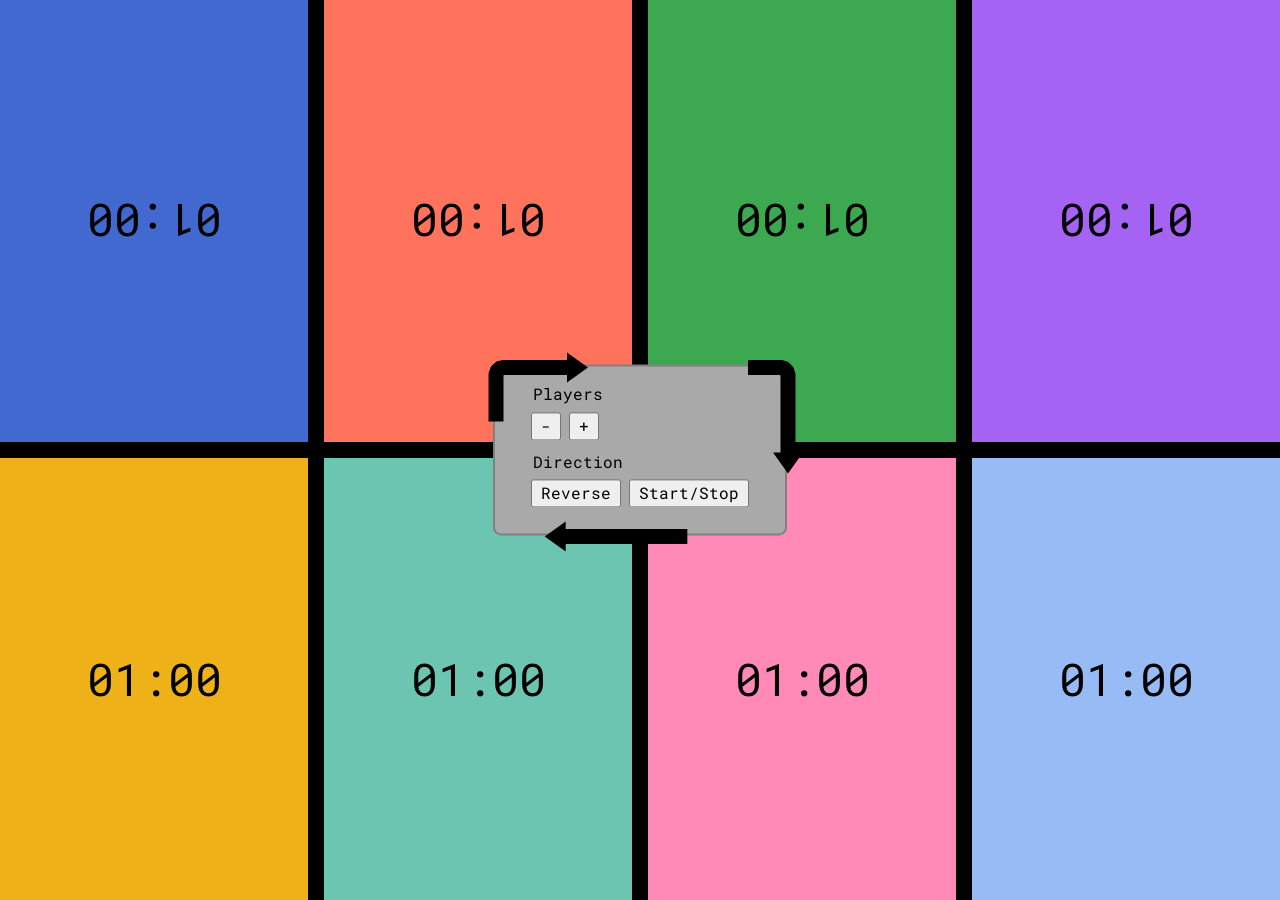
==== index.html @ 68d7114e "refactor: move LAYOUTS to a separate module for better organization" ====
<!DOCTYPE html>
<html lang="en">

<head>
    <meta charset="UTF-8">
    <meta name="viewport" content="width=device-width, initial-scale=1.0">
    <title>Drafty - MTG Draft Companion</title>
    <link rel="stylesheet" href="style.css" />
    <script src="script.js" type="module"></script>
    <script src="lib/track-animate.js" defer></script>
    <!-- Installable Webapp! -->
    <meta name="apple-mobile-web-app-capable" content="yes">
    <meta name="apple-mobile-web-app-status-bar-style" content="black-fullscreen">
    <link rel="manifest" href="manifest.json">
    <!-- Google Fonts -->
    <link href="https://fonts.googleapis.com/css2?family=Roboto+Mono:wght@400;500&display=swap" rel="stylesheet">
</head>

<body>
    <main>
        <div class="container">
            <div id="controls">
                <fieldset>
                    <legend>Players</legend>
                    <button id="remove-player">-</button>
                    <button id="add-player">+</button>
                </fieldset>
                <fieldset>
                    <legend>Direction</legend>
                    <button id="reverse-direction">Reverse</button>
                    <button id="start-stop-direction">Start/Stop</button>
                </fieldset>
            </div>
        </div>
    </main>
</body>

</html>
---- style.css ----
/* 
Josh W Comeau CSS Reset 
*/

/* 1. Use a more-intuitive box-sizing model */
*,
*::before,
*::after {
  box-sizing: border-box;
}

/* 2. Remove default margin */
*:not(dialog) {
  margin: 0;
}

/* 3. Enable keyword animations */
@media (prefers-reduced-motion: no-preference) {
  html {
    interpolate-size: allow-keywords;
  }
}

body {
  /* 4. Increase line-height */
  line-height: 1.5;
  /* 5. Improve text rendering */
  -webkit-font-smoothing: antialiased;
}

/* 6. Improve media defaults */
img,
picture,
video,
canvas,
svg {
  display: block;
  max-width: 100%;
}

/* 7. Inherit fonts for form controls */
input,
button,
textarea,
select {
  font: inherit;
}

/* 8. Avoid text overflows */
p,
h1,
h2,
h3,
h4,
h5,
h6 {
  overflow-wrap: break-word;
}

/* 9. Improve line wrapping */
p {
  text-wrap: pretty;
}

h1,
h2,
h3,
h4,
h5,
h6 {
  text-wrap: balance;
}

/*
  10. Create a root stacking context
*/
#root,
#__next {
  isolation: isolate;
}

/*
My styles
*/

.container {
  font-family: 'Roboto Mono', 'Courier New', Courier, monospace;
  position: relative;
  display: grid;
  gap: clamp(0.5rem, 2vmin, 1rem);
  width: 100%;
  height: 100dvh;
  background-color: black;
}

.player {
  background-color: var(--player-color);
  display: flex;
  align-items: center;
  justify-content: center;
  border: none;
  cursor: pointer;
  font-size: clamp(1rem, 5vmin, 4rem);
}

.player--active {
  filter: brightness(1.2);
}

.player:hover {
  filter: brightness(1.1);
}

.player:active {
  filter: brightness(0.9);
}

.rotate-90 {
  transform: rotate(90deg);
}

.rotate-180 {
  transform: rotate(180deg);
}

.rotate-270 {
  transform: rotate(270deg);
}

#controls {
  position: absolute;
  top: 50%;
  left: 50%;
  transform: translate(-50%, -50%);
  z-index: 10;
  background-color: darkgrey;
  border: 2px solid grey;
  border-radius: 0.5em;
  padding: 1em 1.5em;
}

@media (orientation: portrait) {
  #controls {
    transform: translate(-50%, -50%) rotate(90deg);
  }
}

#controls fieldset {
  border: none;
  display: flex;
  align-items: center;
  gap: 0.5em;
}

#controls button {
  padding: 0.25em 0.5em;
  cursor: pointer;
  display: flex;
  align-items: center;
  justify-content: center;
  line-height: 1;
}
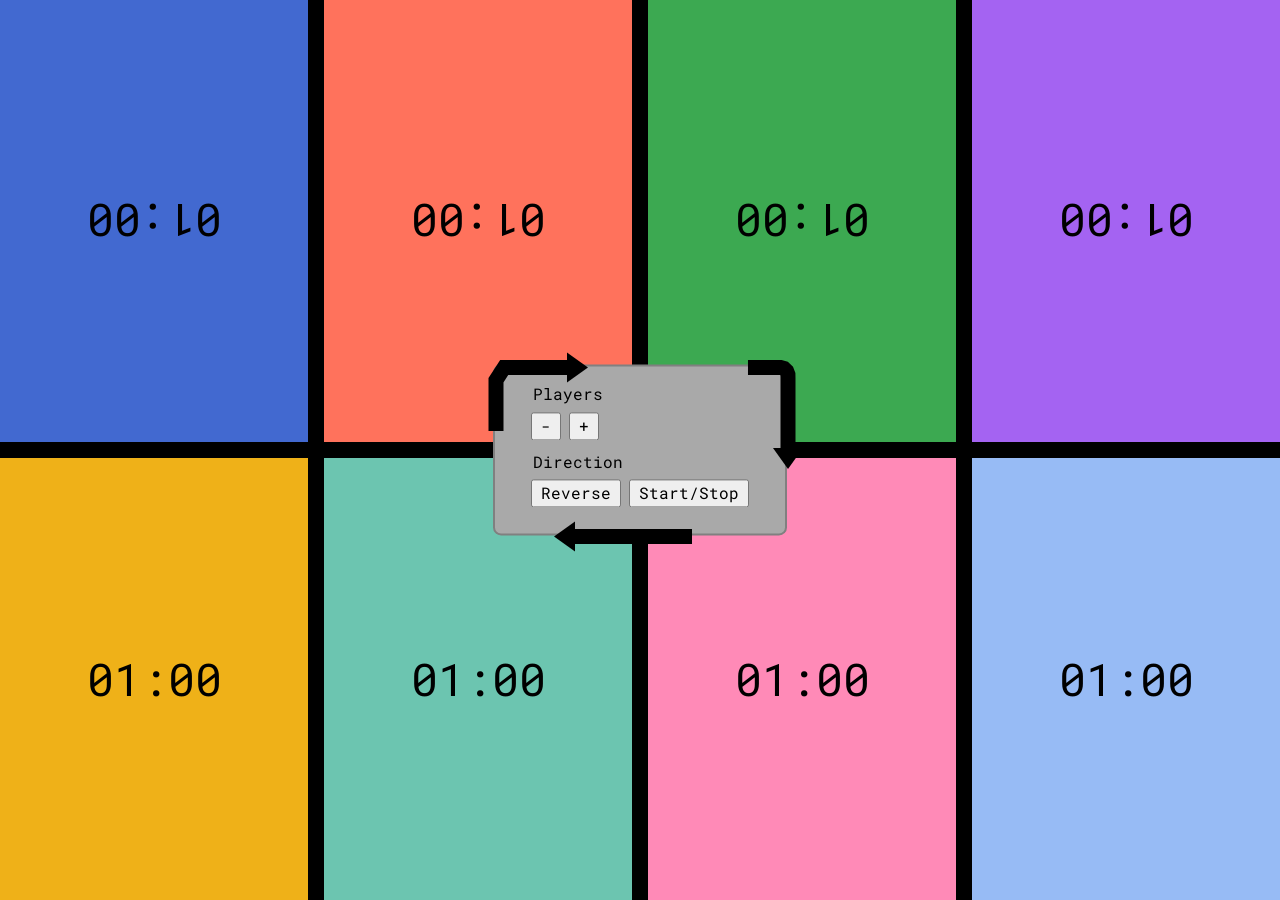
==== commit cd8c3e86: "feat: add favicon and web app manifest" ====
--- a/index.html
+++ b/index.html
@@ -9,9 +9,17 @@
     <script src="script.js" type="module"></script>
     <script src="lib/track-animate.js" defer></script>
     <!-- Installable Webapp! -->
+    <meta name="mobile-web-app-capable" content="yes">
     <meta name="apple-mobile-web-app-capable" content="yes">
     <meta name="apple-mobile-web-app-status-bar-style" content="black-fullscreen">
     <link rel="manifest" href="manifest.json">
+    <!-- FavIcon -->
+    <link rel="icon" type="image/png" href="/assets/icon/favicon-96x96.png" sizes="96x96" />
+    <link rel="icon" type="image/svg+xml" href="/assets/icon/favicon.svg" />
+    <link rel="shortcut icon" href="/assets/icon/favicon.ico" />
+    <link rel="apple-touch-icon" sizes="180x180" href="/assets/icon/apple-touch-icon.png" />
+    <meta name="apple-mobile-web-app-title" content="Drafty" />
+    <link rel="manifest" href="/assets/icon/site.webmanifest" />
     <!-- Google Fonts -->
     <link href="https://fonts.googleapis.com/css2?family=Roboto+Mono:wght@400;500&display=swap" rel="stylesheet">
 </head>
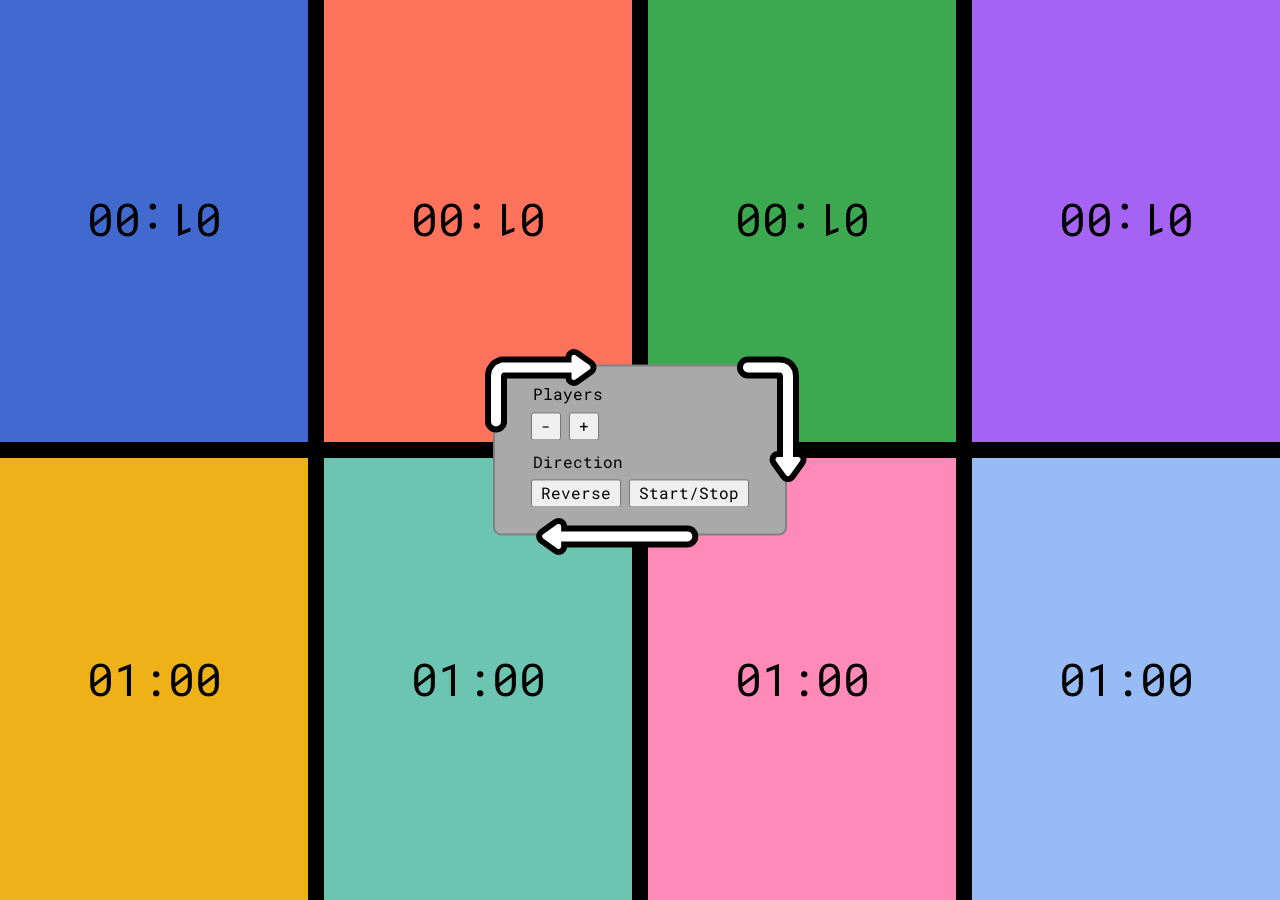
==== commit 82035a09: "fix: make paths relative and remove duplicate manifest" ====
--- a/index.html
+++ b/index.html
@@ -12,14 +12,13 @@
     <meta name="mobile-web-app-capable" content="yes">
     <meta name="apple-mobile-web-app-capable" content="yes">
     <meta name="apple-mobile-web-app-status-bar-style" content="black-fullscreen">
-    <link rel="manifest" href="manifest.json">
+    <link rel="manifest" href="site.webmanifest" />
     <!-- FavIcon -->
-    <link rel="icon" type="image/png" href="/assets/icon/favicon-96x96.png" sizes="96x96" />
-    <link rel="icon" type="image/svg+xml" href="/assets/icon/favicon.svg" />
-    <link rel="shortcut icon" href="/assets/icon/favicon.ico" />
-    <link rel="apple-touch-icon" sizes="180x180" href="/assets/icon/apple-touch-icon.png" />
+    <link rel="icon" type="image/png" href="assets/icon/favicon-96x96.png" sizes="96x96" />
+    <link rel="icon" type="image/svg+xml" href="assets/icon/favicon.svg" />
+    <link rel="shortcut icon" href="assets/icon/favicon.ico" />
+    <link rel="apple-touch-icon" sizes="180x180" href="assets/icon/apple-touch-icon.png" />
     <meta name="apple-mobile-web-app-title" content="Drafty" />
-    <link rel="manifest" href="/assets/icon/site.webmanifest" />
     <!-- Google Fonts -->
     <link href="https://fonts.googleapis.com/css2?family=Roboto+Mono:wght@400;500&display=swap" rel="stylesheet">
 </head>
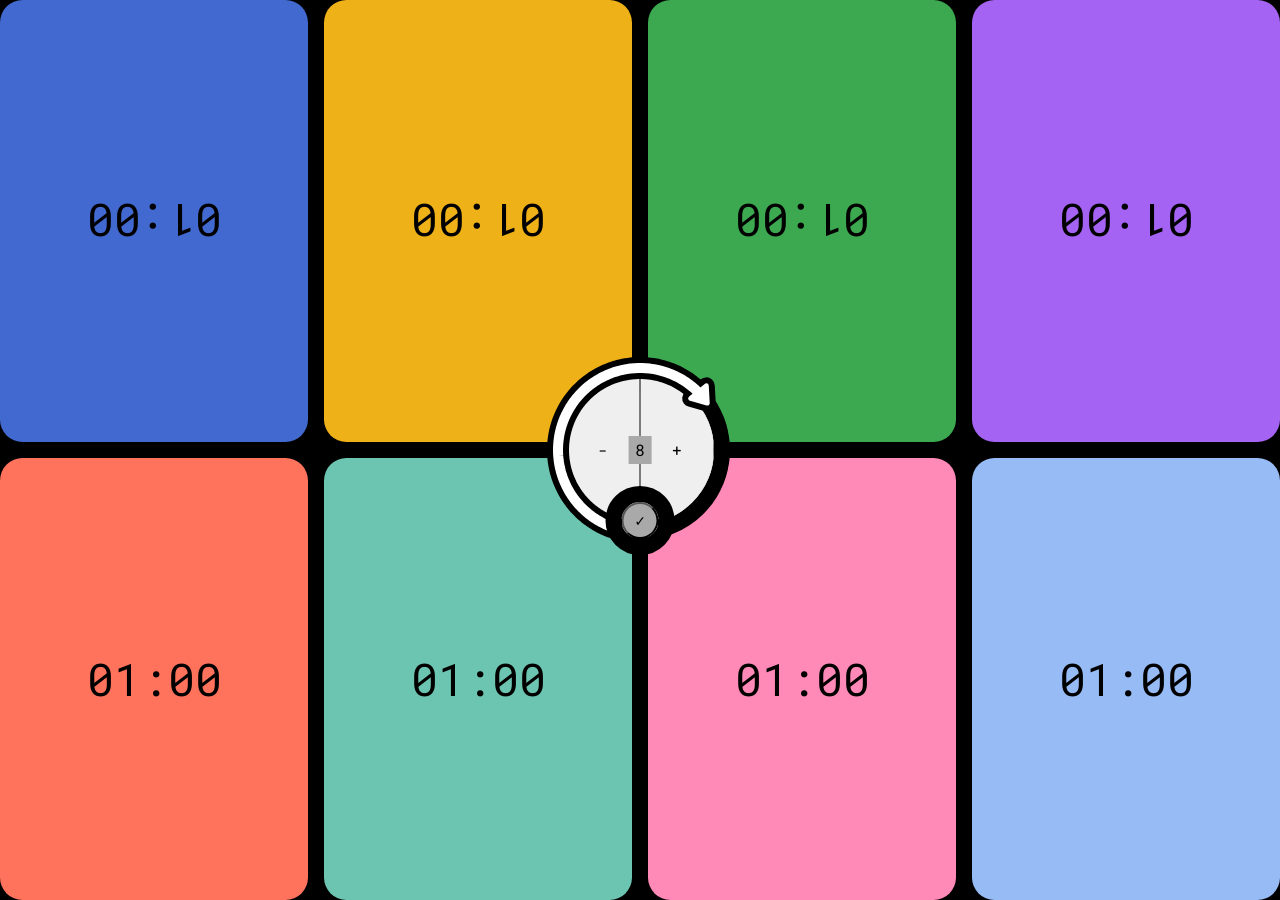
==== commit 674edab0: "Redesign central draft controls" ====
--- a/index.html
+++ b/index.html
@@ -14,11 +14,11 @@
     <meta name="apple-mobile-web-app-status-bar-style" content="black-fullscreen">
     <link rel="manifest" href="site.webmanifest" />
     <!-- FavIcon -->
+    <meta name="apple-mobile-web-app-title" content="Drafty" />
     <link rel="icon" type="image/png" href="assets/icon/favicon-96x96.png" sizes="96x96" />
     <link rel="icon" type="image/svg+xml" href="assets/icon/favicon.svg" />
     <link rel="shortcut icon" href="assets/icon/favicon.ico" />
     <link rel="apple-touch-icon" sizes="180x180" href="assets/icon/apple-touch-icon.png" />
-    <meta name="apple-mobile-web-app-title" content="Drafty" />
     <!-- Google Fonts -->
     <link href="https://fonts.googleapis.com/css2?family=Roboto+Mono:wght@400;500&display=swap" rel="stylesheet">
 </head>
@@ -26,20 +26,35 @@
 <body>
     <main>
         <div class="container">
-            <div id="controls">
-                <fieldset>
-                    <legend>Players</legend>
-                    <button id="remove-player">-</button>
-                    <button id="add-player">+</button>
-                </fieldset>
-                <fieldset>
-                    <legend>Direction</legend>
-                    <button id="reverse-direction">Reverse</button>
-                    <button id="start-stop-direction">Start/Stop</button>
-                </fieldset>
+            <div id="controls-wrapper">
+                <div id="controls">
+                    <!-- State 1: Setup - pick player count -->
+                    <div id="setup-buttons">
+                        <button id="remove-player" class="half left" aria-label="Remove player">-</button>
+                        <button id="add-player" class="half right" aria-label="Add player">+</button>
+                    </div>
+
+                    <!-- State 2: Ready - waiting to start -->
+                    <div id="state-ready" class="control-state" hidden>
+                        <label>EVERYONE READY?</label>
+                    </div>
+
+                    <!-- State 3: Drafting - shows round, border animates -->
+                    <div id="state-drafting" class="control-state" hidden>
+                        <output id="round-display">R1</output>
+                    </div>
+                </div>
+
+                <div id="state-setup" class="control-state">
+                    <div class="overlay" aria-hidden="true">
+                        <div class="divider"></div>
+                        <output id="player-count-display" class="center-label">8</output>
+                    </div>
+                </div>
+                <button id="confirm-players" class="confirm" aria-label="Confirm players">&check;</button>
             </div>
         </div>
     </main>
 </body>
 
-</html>+</html>
--- a/style.css
+++ b/style.css
@@ -83,14 +83,37 @@
 My styles
 */
 
+:root {
+  --color-bg: black;
+  --color-controls-bg: darkgrey;
+  --color-controls-accent: grey;
+  --color-text-strong: white;
+  --grid-gap: clamp(0.5rem, 2vmin, 1rem);
+  --player-radius: clamp(0.75rem, 2.5vmin, 1.5rem);
+  --player-font-size: clamp(1rem, 5vmin, 4rem);
+  --controls-size: 20vmin;
+  --controls-radius: 200%;
+  --controls-border-width: var(--grid-gap);
+  --controls-border-color: var(--color-bg);
+  --controls-border: var(--controls-border-width) solid var(--controls-border-color);
+  --controls-confirm-size: 25%;
+  --controls-confirm-offset: -10%;
+  --controls-ready-gap: 0.5rem;
+  --center-label-padding: 0.125rem 0.4rem;
+  --divider-inset: 10%;
+  --button-hover-brightness: 1.1;
+  --button-active-brightness: 0.9;
+}
+
 .container {
   font-family: 'Roboto Mono', 'Courier New', Courier, monospace;
   position: relative;
   display: grid;
-  gap: clamp(0.5rem, 2vmin, 1rem);
+  gap: var(--grid-gap);
   width: 100%;
   height: 100dvh;
-  background-color: black;
+  background-color: var(--color-bg);
+  overflow: hidden;
 }
 
 .player {
@@ -99,20 +122,29 @@
   align-items: center;
   justify-content: center;
   border: none;
+  border-radius: var(--player-radius);
   cursor: pointer;
-  font-size: clamp(1rem, 5vmin, 4rem);
-}
-
+  font-size: var(--player-font-size);
+}
+
+/* Dark tinted active state instead of pure black */
 .player--active {
-  filter: brightness(1.2);
+  background-color: color-mix(in srgb, var(--player-color) 20%, var(--color-bg));
+  filter: none;
+}
+
+/* READY text — white, visible */
+.player--active .player-label {
+  color: var(--color-text-strong);
+  font-weight: 500;
 }
 
 .player:hover {
-  filter: brightness(1.1);
+  filter: brightness(var(--button-hover-brightness));
 }
 
 .player:active {
-  filter: brightness(0.9);
+  filter: brightness(var(--button-active-brightness));
 }
 
 .rotate-90 {
@@ -127,29 +159,104 @@
   transform: rotate(270deg);
 }
 
-#controls {
+#controls-wrapper {
   position: absolute;
   top: 50%;
   left: 50%;
   transform: translate(-50%, -50%);
   z-index: 10;
-  background-color: darkgrey;
-  border: 2px solid grey;
-  border-radius: 0.5em;
-  padding: 1em 1.5em;
+  width: var(--controls-size);
+  height: var(--controls-size);
+  background-color: var(--color-controls-bg);
+  border: var(--controls-border);
+  border-radius: var(--controls-radius);
+}
+
+#controls {
+  position: absolute;
+  inset: 0;
+  border-radius: inherit;
+  overflow: hidden;
+  background-color: inherit;
+  box-sizing: border-box;
 }
 
 @media (orientation: portrait) {
-  #controls {
+  #controls-wrapper {
     transform: translate(-50%, -50%) rotate(90deg);
   }
 }
 
-#controls fieldset {
-  border: none;
+.control-state,
+#setup-buttons {
+  position: absolute;
+  inset: 0;
+}
+
+#state-setup {
+  pointer-events: none;
+}
+
+.control-state[hidden],
+#setup-buttons[hidden],
+.confirm[hidden] {
+  display: none !important;
+}
+
+#state-ready,
+#state-drafting {
   display: flex;
   align-items: center;
-  gap: 0.5em;
+  justify-content: center;
+  text-align: center;
+}
+
+#state-ready {
+  flex-direction: column;
+  gap: var(--controls-ready-gap);
+}
+
+.half {
+  position: absolute;
+  top: 0;
+  width: 50%;
+  height: 100%;
+}
+
+.left {
+  left: 0;
+}
+
+.right {
+  right: 0;
+}
+
+.center-label {
+  position: absolute;
+  left: 50%;
+  top: 50%;
+  transform: translate(-50%, -50%);
+  pointer-events: none;
+  z-index: 2;
+  padding: var(--center-label-padding);
+  background-color: var(--color-controls-bg);
+}
+
+.overlay {
+  position: absolute;
+  inset: 0;
+  border-radius: var(--controls-radius);
+  pointer-events: none;
+}
+
+.divider {
+  position: absolute;
+  left: 50%;
+  top: var(--divider-inset);
+  bottom: var(--divider-inset);
+  width: 1px;
+  transform: translateX(-50%);
+  background: var(--color-controls-accent);
 }
 
 #controls button {
@@ -159,4 +266,27 @@
   align-items: center;
   justify-content: center;
   line-height: 1;
-}+}
+
+.confirm {
+  position: absolute;
+  left: 50%;
+  bottom: var(--controls-confirm-offset);
+  transform: translateX(-50%);
+  width: var(--controls-confirm-size);
+  height: var(--controls-confirm-size);
+  border-radius: 50%;
+  outline: var(--controls-border);
+  background-color: var(--color-controls-bg);
+  z-index: 4;
+  pointer-events: auto;
+  transition: filter 120ms ease;
+}
+
+.confirm:hover {
+  filter: brightness(var(--button-hover-brightness));
+}
+
+.confirm:active {
+  filter: brightness(var(--button-active-brightness));
+}
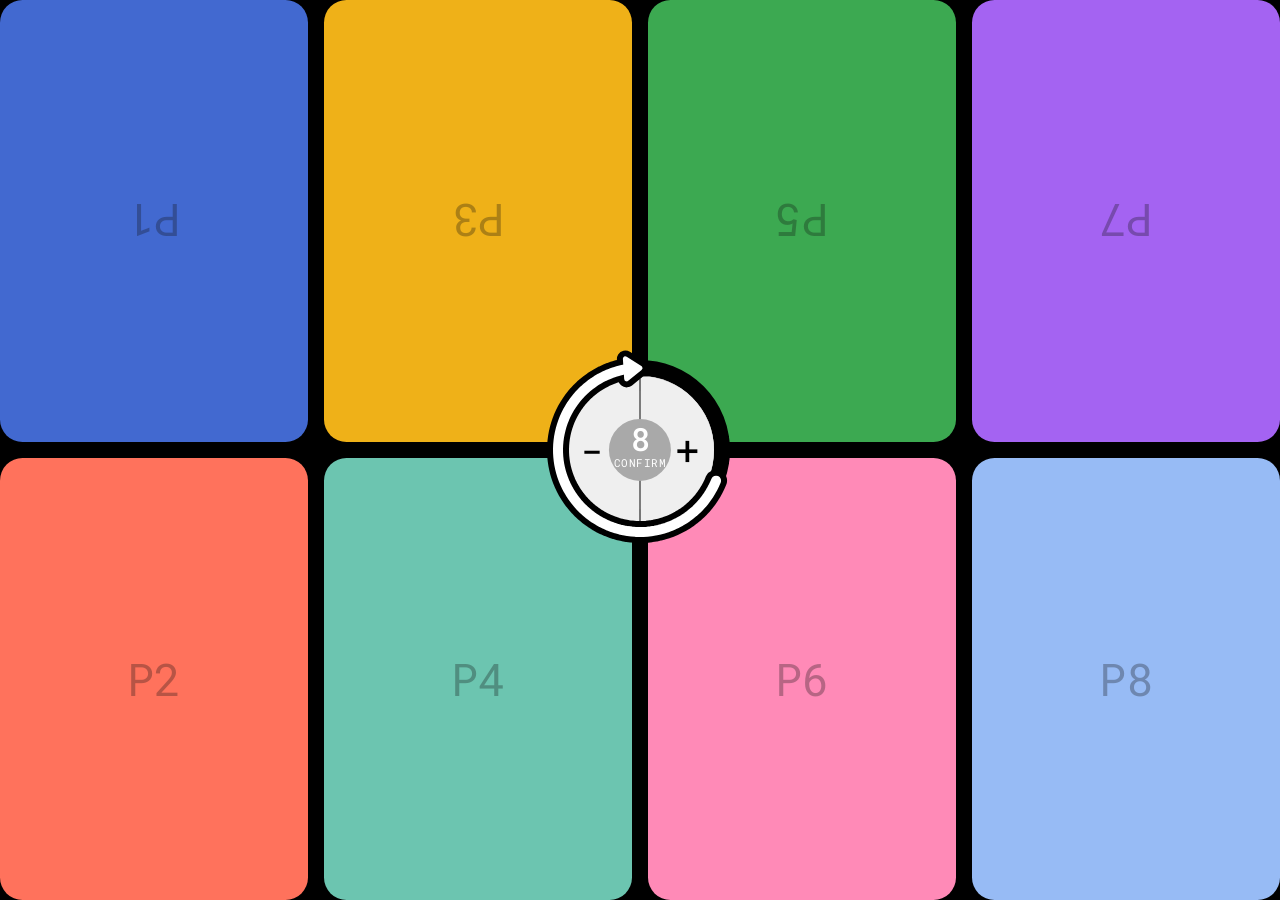
==== commit eb88c3b8: "Refine center control layout and states" ====
--- a/index.html
+++ b/index.html
@@ -30,28 +30,21 @@
                 <div id="controls">
                     <!-- State 1: Setup - pick player count -->
                     <div id="setup-buttons">
-                        <button id="remove-player" class="half left" aria-label="Remove player">-</button>
-                        <button id="add-player" class="half right" aria-label="Add player">+</button>
+                        <button id="remove-player" class="half left" aria-label="Remove player"><span class="side-control-label">-</span></button>
+                        <button id="add-player" class="half right" aria-label="Add player"><span class="side-control-label">+</span></button>
                     </div>
 
-                    <!-- State 2: Ready - waiting to start -->
-                    <div id="state-ready" class="control-state" hidden>
-                        <label>EVERYONE READY?</label>
-                    </div>
-
-                    <!-- State 3: Drafting - shows round, border animates -->
-                    <div id="state-drafting" class="control-state" hidden>
-                        <output id="round-display">R1</output>
-                    </div>
+                    <button id="center-control" type="button" aria-live="polite" aria-label="Confirm players">
+                        <span id="center-control-content">
+                            <span id="center-control-primary">8</span>
+                            <span id="center-control-secondary">Confirm</span>
+                        </span>
+                    </button>
                 </div>
 
-                <div id="state-setup" class="control-state">
-                    <div class="overlay" aria-hidden="true">
-                        <div class="divider"></div>
-                        <output id="player-count-display" class="center-label">8</output>
-                    </div>
+                <div class="overlay" aria-hidden="true">
+                    <div class="divider"></div>
                 </div>
-                <button id="confirm-players" class="confirm" aria-label="Confirm players">&check;</button>
             </div>
         </div>
     </main>
--- a/style.css
+++ b/style.css
@@ -96,10 +96,16 @@
   --controls-border-width: var(--grid-gap);
   --controls-border-color: var(--color-bg);
   --controls-border: var(--controls-border-width) solid var(--controls-border-color);
-  --controls-confirm-size: 25%;
-  --controls-confirm-offset: -10%;
-  --controls-ready-gap: 0.5rem;
-  --center-label-padding: 0.125rem 0.4rem;
+  --center-control-size: 42%;
+  --center-control-padding: 0.35rem;
+  --center-control-gap: 0.125rem;
+  --center-control-primary-size: clamp(1.2rem, 3.5vmin, 2rem);
+  --center-control-secondary-size: clamp(0.5rem, 1.25vmin, 0.72rem);
+  --center-control-content-shift: -8%;
+  --side-control-width: 58%;
+  --side-control-overflow: 8%;
+  --side-control-font-size: clamp(1.4rem, 4.5vmin, 2.8rem);
+  --side-control-label-shift: 18%;
   --divider-inset: 10%;
   --button-hover-brightness: 1.1;
   --button-active-brightness: 0.9;
@@ -187,59 +193,86 @@
   }
 }
 
-.control-state,
 #setup-buttons {
   position: absolute;
   inset: 0;
 }
 
-#state-setup {
-  pointer-events: none;
-}
-
-.control-state[hidden],
-#setup-buttons[hidden],
-.confirm[hidden] {
-  display: none !important;
-}
-
-#state-ready,
-#state-drafting {
+.half {
+  position: absolute;
+  top: 0;
+  width: var(--side-control-width);
+  height: 100%;
+  font-size: var(--side-control-font-size);
+}
+
+.left {
+  left: calc(-1 * var(--side-control-overflow));
+  justify-content: flex-start;
+}
+
+.right {
+  right: calc(-1 * var(--side-control-overflow));
+  justify-content: flex-end;
+}
+
+#center-control {
+  position: absolute;
+  left: 50%;
+  top: 50%;
+  transform: translate(-50%, -50%);
+  z-index: 1;
+  width: var(--center-control-size);
+  height: var(--center-control-size);
+  border: 0;
+  border-radius: 50%;
+  background-color: var(--color-controls-bg);
+  color: var(--color-text-strong);
   display: flex;
   align-items: center;
   justify-content: center;
+  padding: var(--center-control-padding);
   text-align: center;
-}
-
-#state-ready {
+  line-height: 1;
+  transition: filter 120ms ease, transform 120ms ease;
+}
+
+#center-control-content {
+  display: flex;
   flex-direction: column;
-  gap: var(--controls-ready-gap);
-}
-
-.half {
-  position: absolute;
-  top: 0;
-  width: 50%;
+  align-items: center;
+  justify-content: center;
+  gap: var(--center-control-gap);
+  transform: translateY(var(--center-control-content-shift));
+}
+
+#center-control:hover {
+  filter: brightness(var(--button-hover-brightness));
+}
+
+#center-control:active {
+  filter: brightness(var(--button-active-brightness));
+}
+
+#center-control[disabled] {
+  cursor: default;
+}
+
+#center-control.is-full {
+  width: 100%;
   height: 100%;
-}
-
-.left {
-  left: 0;
-}
-
-.right {
-  right: 0;
-}
-
-.center-label {
-  position: absolute;
-  left: 50%;
-  top: 50%;
-  transform: translate(-50%, -50%);
-  pointer-events: none;
-  z-index: 2;
-  padding: var(--center-label-padding);
-  background-color: var(--color-controls-bg);
+  border-radius: inherit;
+}
+
+#center-control-primary {
+  font-size: var(--center-control-primary-size);
+  font-weight: 500;
+}
+
+#center-control-secondary {
+  font-size: var(--center-control-secondary-size);
+  text-transform: uppercase;
+  letter-spacing: 0.04em;
 }
 
 .overlay {
@@ -247,6 +280,10 @@
   inset: 0;
   border-radius: var(--controls-radius);
   pointer-events: none;
+}
+
+#controls-wrapper > svg {
+  z-index: 2;
 }
 
 .divider {
@@ -257,6 +294,10 @@
   width: 1px;
   transform: translateX(-50%);
   background: var(--color-controls-accent);
+}
+
+.overlay.divider-hidden .divider {
+  display: none;
 }
 
 #controls button {
@@ -268,25 +309,18 @@
   line-height: 1;
 }
 
-.confirm {
-  position: absolute;
-  left: 50%;
-  bottom: var(--controls-confirm-offset);
-  transform: translateX(-50%);
-  width: var(--controls-confirm-size);
-  height: var(--controls-confirm-size);
-  border-radius: 50%;
-  outline: var(--controls-border);
-  background-color: var(--color-controls-bg);
-  z-index: 4;
-  pointer-events: auto;
-  transition: filter 120ms ease;
-}
-
-.confirm:hover {
-  filter: brightness(var(--button-hover-brightness));
-}
-
-.confirm:active {
-  filter: brightness(var(--button-active-brightness));
-}
+#setup-buttons button {
+  padding: 0;
+}
+
+.side-control-label {
+  display: block;
+}
+
+.left .side-control-label {
+  transform: translateX(calc(-1 * var(--side-control-label-shift)));
+}
+
+.right .side-control-label {
+  transform: translateX(var(--side-control-label-shift));
+}
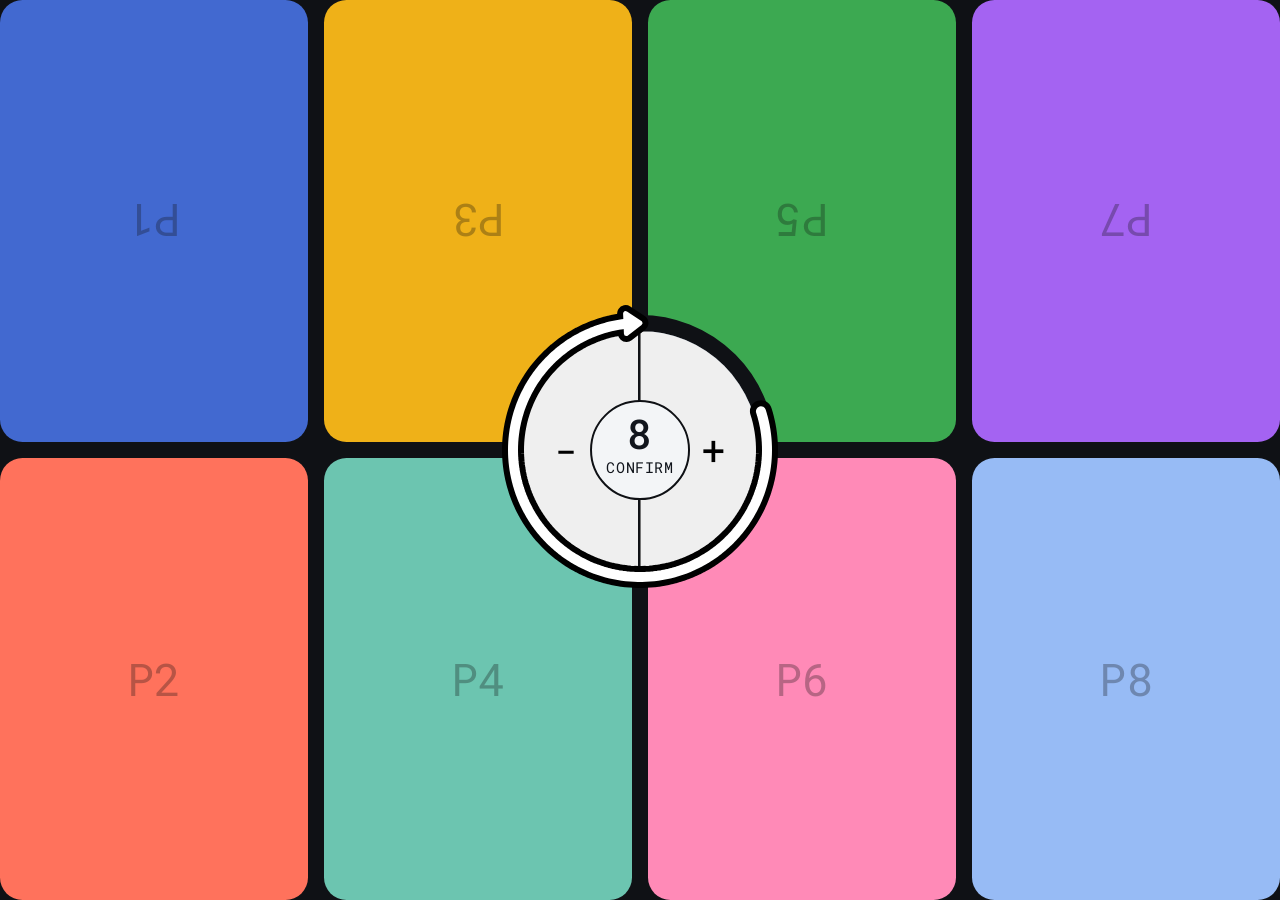
==== commit 23e65342: "Polish control surface styling" ====
--- a/index.html
+++ b/index.html
@@ -42,9 +42,7 @@
                     </button>
                 </div>
 
-                <div class="overlay" aria-hidden="true">
-                    <div class="divider"></div>
-                </div>
+                <div class="overlay" aria-hidden="true"></div>
             </div>
         </div>
     </main>
--- a/style.css
+++ b/style.css
@@ -84,23 +84,24 @@
 */
 
 :root {
-  --color-bg: black;
-  --color-controls-bg: darkgrey;
-  --color-controls-accent: grey;
-  --color-text-strong: white;
+  --color-bg: #0f1115;
+  --color-controls-bg: #45515f;
+  --color-text-strong: #f3f5f7;
+  --color-center-control-bg: #f3f5f7;
+  --color-center-control-text: #11151c;
   --grid-gap: clamp(0.5rem, 2vmin, 1rem);
   --player-radius: clamp(0.75rem, 2.5vmin, 1.5rem);
   --player-font-size: clamp(1rem, 5vmin, 4rem);
-  --controls-size: 20vmin;
+  --controls-size: 30vmin;
   --controls-radius: 200%;
   --controls-border-width: var(--grid-gap);
   --controls-border-color: var(--color-bg);
   --controls-border: var(--controls-border-width) solid var(--controls-border-color);
   --center-control-size: 42%;
   --center-control-padding: 0.35rem;
-  --center-control-gap: 0.125rem;
-  --center-control-primary-size: clamp(1.2rem, 3.5vmin, 2rem);
-  --center-control-secondary-size: clamp(0.5rem, 1.25vmin, 0.72rem);
+  --center-control-gap: 0.35rem;
+  --center-control-primary-size: clamp(1.6rem, 4.5vmin, 2.75rem);
+  --center-control-secondary-size: clamp(0.65rem, 1.7vmin, 0.95rem);
   --center-control-content-shift: -8%;
   --side-control-width: 58%;
   --side-control-overflow: 8%;
@@ -208,6 +209,7 @@
 
 .left {
   left: calc(-1 * var(--side-control-overflow));
+  border-right: 2px solid var(--color-bg);
   justify-content: flex-start;
 }
 
@@ -224,10 +226,10 @@
   z-index: 1;
   width: var(--center-control-size);
   height: var(--center-control-size);
-  border: 0;
+  border: 2px solid var(--color-bg);
   border-radius: 50%;
-  background-color: var(--color-controls-bg);
-  color: var(--color-text-strong);
+  background-color: var(--color-center-control-bg);
+  color: var(--color-center-control-text);
   display: flex;
   align-items: center;
   justify-content: center;
@@ -286,17 +288,7 @@
   z-index: 2;
 }
 
-.divider {
-  position: absolute;
-  left: 50%;
-  top: var(--divider-inset);
-  bottom: var(--divider-inset);
-  width: 1px;
-  transform: translateX(-50%);
-  background: var(--color-controls-accent);
-}
-
-.overlay.divider-hidden .divider {
+.overlay.divider-hidden {
   display: none;
 }
 
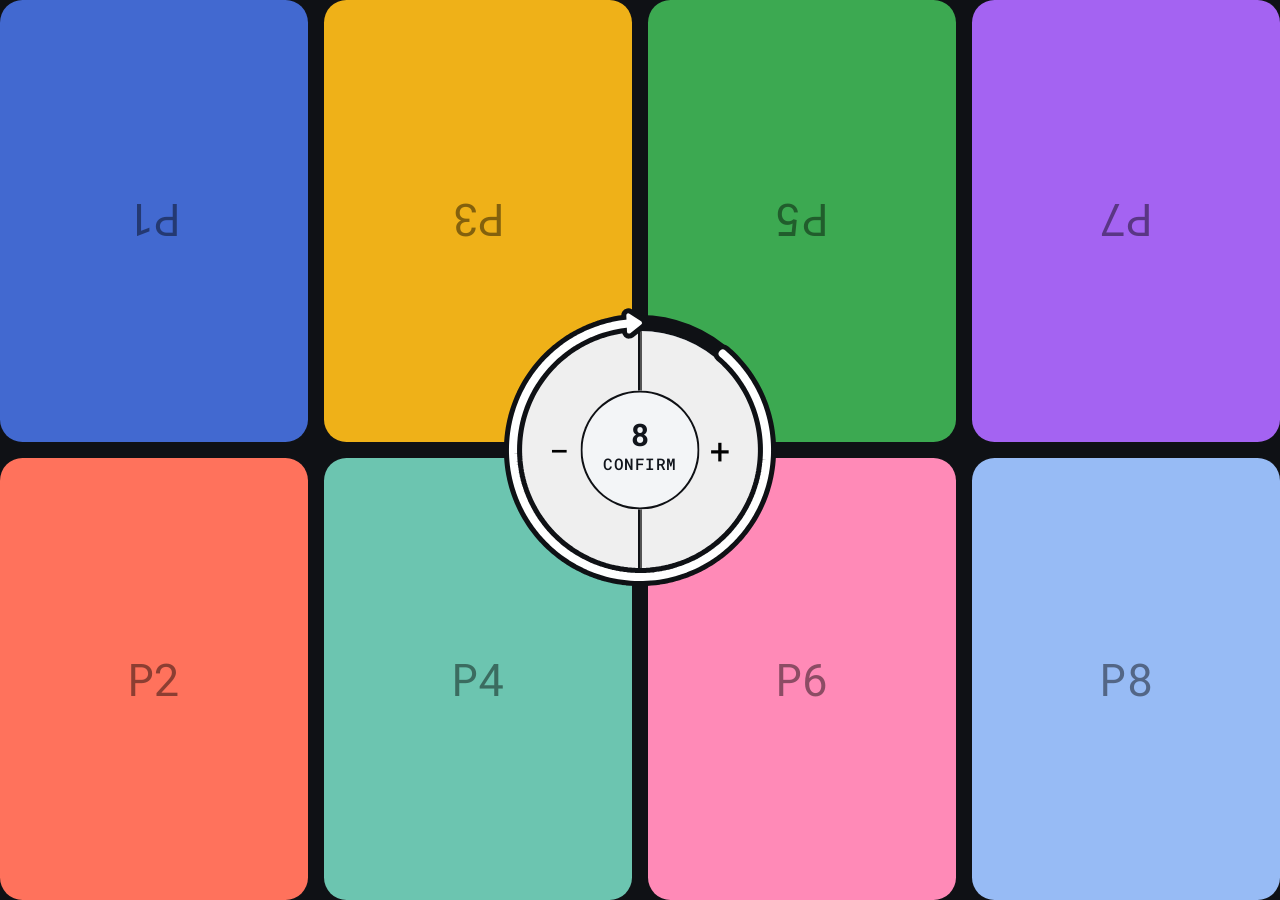
==== commit 84ef65d0: "Improve responsive control sizing and prompts" ====
--- a/index.html
+++ b/index.html
@@ -30,7 +30,7 @@
                 <div id="controls">
                     <!-- State 1: Setup - pick player count -->
                     <div id="setup-buttons">
-                        <button id="remove-player" class="half left" aria-label="Remove player"><span class="side-control-label">-</span></button>
+                        <button id="remove-player" class="half left" aria-label="Remove player"><span class="side-control-label">−</span></button>
                         <button id="add-player" class="half right" aria-label="Add player"><span class="side-control-label">+</span></button>
                     </div>
 
--- a/style.css
+++ b/style.css
@@ -44,6 +44,14 @@
 textarea,
 select {
   font: inherit;
+}
+
+button {
+  appearance: none;
+  -webkit-appearance: none;
+  border-radius: 0;
+  color: inherit;
+  -webkit-tap-highlight-color: transparent;
 }
 
 /* 8. Avoid text overflows */
@@ -92,21 +100,26 @@
   --grid-gap: clamp(0.5rem, 2vmin, 1rem);
   --player-radius: clamp(0.75rem, 2.5vmin, 1.5rem);
   --player-font-size: clamp(1rem, 5vmin, 4rem);
-  --controls-size: 30vmin;
+  --controls-size: clamp(168px, 30vmin, 320px);
   --controls-radius: 200%;
   --controls-border-width: var(--grid-gap);
   --controls-border-color: var(--color-bg);
   --controls-border: var(--controls-border-width) solid var(--controls-border-color);
-  --center-control-size: 42%;
-  --center-control-padding: 0.35rem;
-  --center-control-gap: 0.35rem;
-  --center-control-primary-size: clamp(1.6rem, 4.5vmin, 2.75rem);
-  --center-control-secondary-size: clamp(0.65rem, 1.7vmin, 0.95rem);
+  --control-stroke-width: 2px;
+  --border-stroke-width: clamp(8px, 0.9vmin, 14px);
+  --border-gap: clamp(72px, 10vmin, 160px);
+  --border-arrow-size: clamp(14px, 1.8vmin, 26px);
+  --center-control-size: 50%;
+  --center-control-padding: clamp(0.2rem, 0.8vmin, 0.4rem);
+  --center-control-gap: clamp(0.3rem, 0.8vmin, 0.6rem);
+  --center-control-primary-size: clamp(1.2rem, 3.4vmin, 2.4rem);
+  --center-control-secondary-size: clamp(0.7rem, 1.8vmin, 1.1rem);
   --center-control-content-shift: -8%;
   --side-control-width: 58%;
   --side-control-overflow: 8%;
-  --side-control-font-size: clamp(1.4rem, 4.5vmin, 2.8rem);
-  --side-control-label-shift: 18%;
+  --side-control-vertical-overflow: 8%;
+  --side-control-font-size: clamp(1.2rem, 4vmin, 2.5rem);
+  --side-control-label-shift: 50%;
   --divider-inset: 10%;
   --button-hover-brightness: 1.1;
   --button-active-brightness: 0.9;
@@ -134,6 +147,11 @@
   font-size: var(--player-font-size);
 }
 
+.player:disabled {
+  color: rgb(0 0 0 / 0.45);
+  cursor: default;
+}
+
 /* Dark tinted active state instead of pure black */
 .player--active {
   background-color: color-mix(in srgb, var(--player-color) 20%, var(--color-bg));
@@ -148,6 +166,11 @@
 
 .player:hover {
   filter: brightness(var(--button-hover-brightness));
+}
+
+.player:disabled:hover,
+.player:disabled:active {
+  filter: none;
 }
 
 .player:active {
@@ -201,15 +224,15 @@
 
 .half {
   position: absolute;
-  top: 0;
+  top: calc(-1 * var(--side-control-vertical-overflow));
   width: var(--side-control-width);
-  height: 100%;
+  height: calc(100% + (var(--side-control-vertical-overflow) * 2));
   font-size: var(--side-control-font-size);
 }
 
 .left {
   left: calc(-1 * var(--side-control-overflow));
-  border-right: 2px solid var(--color-bg);
+  border-right: var(--control-stroke-width) solid var(--color-bg);
   justify-content: flex-start;
 }
 
@@ -226,9 +249,10 @@
   z-index: 1;
   width: var(--center-control-size);
   height: var(--center-control-size);
-  border: 2px solid var(--color-bg);
+  border: 0;
   border-radius: 50%;
   background-color: var(--color-center-control-bg);
+  box-shadow: inset 0 0 0 var(--control-stroke-width) var(--color-bg);
   color: var(--color-center-control-text);
   display: flex;
   align-items: center;
@@ -246,6 +270,7 @@
   justify-content: center;
   gap: var(--center-control-gap);
   transform: translateY(var(--center-control-content-shift));
+  max-width: 100%;
 }
 
 #center-control:hover {
@@ -256,8 +281,22 @@
   filter: brightness(var(--button-active-brightness));
 }
 
+#setup-buttons button:hover {
+  filter: brightness(var(--button-hover-brightness));
+}
+
+#setup-buttons button:active {
+  filter: brightness(var(--button-active-brightness));
+}
+
 #center-control[disabled] {
   cursor: default;
+}
+
+#center-control.is-compact {
+  width: var(--center-control-size);
+  height: var(--center-control-size);
+  border-radius: 50%;
 }
 
 #center-control.is-full {
@@ -268,13 +307,25 @@
 
 #center-control-primary {
   font-size: var(--center-control-primary-size);
-  font-weight: 500;
+  font-weight: 700;
+  max-width: 100%;
+  white-space: nowrap;
 }
 
 #center-control-secondary {
   font-size: var(--center-control-secondary-size);
   text-transform: uppercase;
-  letter-spacing: 0.04em;
+  letter-spacing: 0.03em;
+  max-width: 100%;
+  white-space: nowrap;
+  font-weight: 500;
+}
+
+#center-control.wrap-secondary #center-control-secondary {
+  max-width: 78%;
+  white-space: normal;
+  text-wrap: balance;
+  line-height: 1.15;
 }
 
 .overlay {
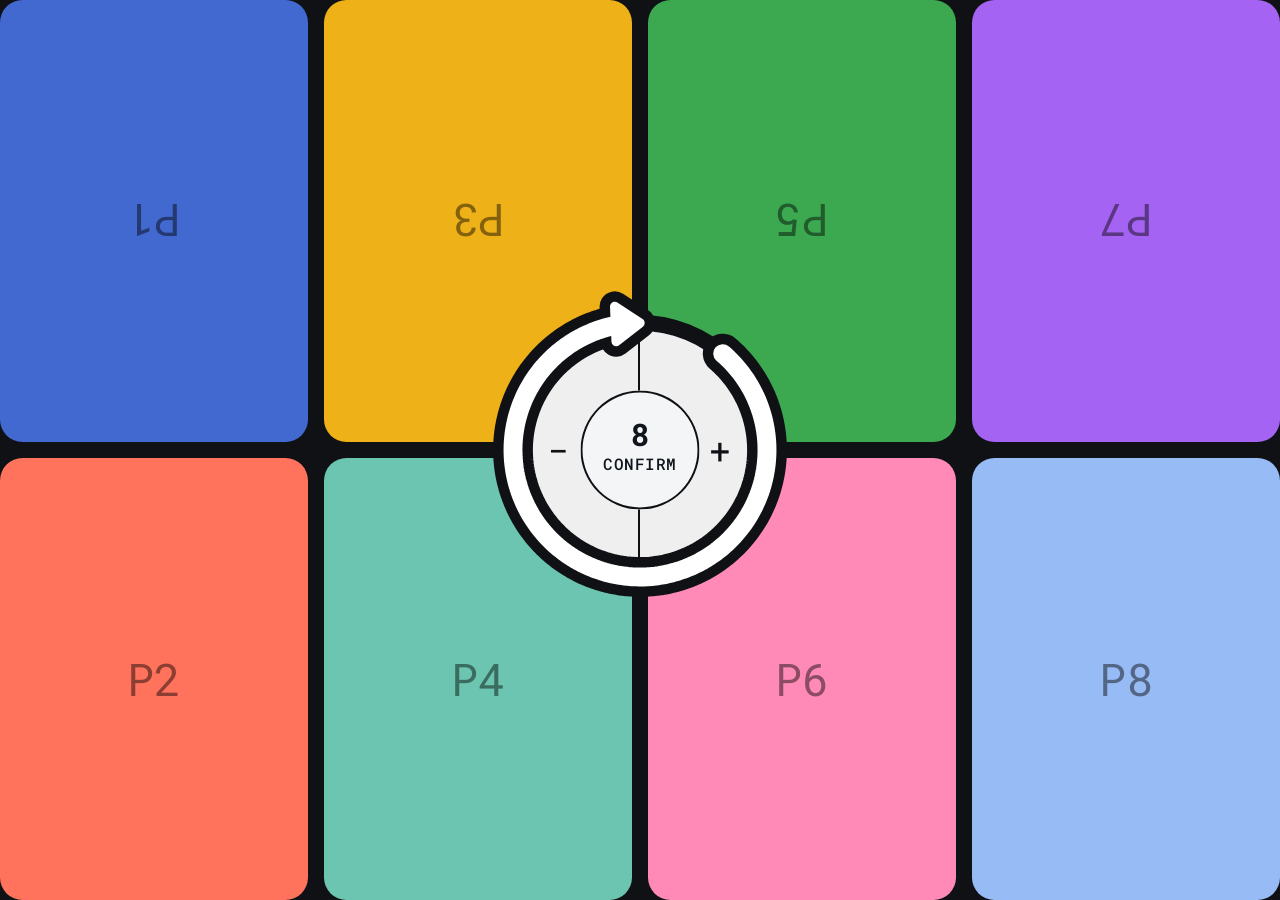
==== commit c226daa5: "Refactor control styles into BEM structure" ====
--- a/index.html
+++ b/index.html
@@ -14,11 +14,11 @@
     <meta name="apple-mobile-web-app-status-bar-style" content="black-fullscreen">
     <link rel="manifest" href="site.webmanifest" />
     <!-- FavIcon -->
-    <meta name="apple-mobile-web-app-title" content="Drafty" />
     <link rel="icon" type="image/png" href="assets/icon/favicon-96x96.png" sizes="96x96" />
     <link rel="icon" type="image/svg+xml" href="assets/icon/favicon.svg" />
     <link rel="shortcut icon" href="assets/icon/favicon.ico" />
     <link rel="apple-touch-icon" sizes="180x180" href="assets/icon/apple-touch-icon.png" />
+    <meta name="apple-mobile-web-app-title" content="Drafty" />
     <!-- Google Fonts -->
     <link href="https://fonts.googleapis.com/css2?family=Roboto+Mono:wght@400;500&display=swap" rel="stylesheet">
 </head>
@@ -26,23 +26,20 @@
 <body>
     <main>
         <div class="container">
-            <div id="controls-wrapper">
-                <div id="controls">
-                    <!-- State 1: Setup - pick player count -->
-                    <div id="setup-buttons">
-                        <button id="remove-player" class="half left" aria-label="Remove player"><span class="side-control-label">−</span></button>
-                        <button id="add-player" class="half right" aria-label="Add player"><span class="side-control-label">+</span></button>
+            <div id="controls-wrapper" class="controls">
+                <div id="controls" class="controls__panel">
+                    <div id="setup-buttons" class="controls__setup">
+                        <button id="remove-player" class="controls__button controls__side controls__side--left" aria-label="Remove player"><span class="controls__side-label">&minus;</span></button>
+                        <button id="add-player" class="controls__button controls__side controls__side--right" aria-label="Add player"><span class="controls__side-label">+</span></button>
                     </div>
 
-                    <button id="center-control" type="button" aria-live="polite" aria-label="Confirm players">
-                        <span id="center-control-content">
-                            <span id="center-control-primary">8</span>
-                            <span id="center-control-secondary">Confirm</span>
+                    <button id="center-control" class="controls__button controls__center" type="button" aria-live="polite" aria-label="Confirm players">
+                        <span id="center-control-content" class="controls__center-content">
+                            <span id="center-control-primary" class="controls__center-primary">8</span>
+                            <span id="center-control-secondary" class="controls__center-secondary">Confirm</span>
                         </span>
                     </button>
                 </div>
-
-                <div class="overlay" aria-hidden="true"></div>
             </div>
         </div>
     </main>
--- a/style.css
+++ b/style.css
@@ -44,14 +44,6 @@
 textarea,
 select {
   font: inherit;
-}
-
-button {
-  appearance: none;
-  -webkit-appearance: none;
-  border-radius: 0;
-  color: inherit;
-  -webkit-tap-highlight-color: transparent;
 }
 
 /* 8. Avoid text overflows */
@@ -101,28 +93,19 @@
   --player-radius: clamp(0.75rem, 2.5vmin, 1.5rem);
   --player-font-size: clamp(1rem, 5vmin, 4rem);
   --controls-size: clamp(168px, 30vmin, 320px);
-  --controls-radius: 200%;
-  --controls-border-width: var(--grid-gap);
-  --controls-border-color: var(--color-bg);
-  --controls-border: var(--controls-border-width) solid var(--controls-border-color);
-  --control-stroke-width: 2px;
-  --border-stroke-width: clamp(8px, 0.9vmin, 14px);
+  --border-stroke-width: clamp(8px, calc(var(--controls-size) * 0.07), 21px);
   --border-gap: clamp(72px, 10vmin, 160px);
-  --border-arrow-size: clamp(14px, 1.8vmin, 26px);
-  --center-control-size: 50%;
-  --center-control-padding: clamp(0.2rem, 0.8vmin, 0.4rem);
-  --center-control-gap: clamp(0.3rem, 0.8vmin, 0.6rem);
-  --center-control-primary-size: clamp(1.2rem, 3.4vmin, 2.4rem);
-  --center-control-secondary-size: clamp(0.7rem, 1.8vmin, 1.1rem);
-  --center-control-content-shift: -8%;
-  --side-control-width: 58%;
-  --side-control-overflow: 8%;
-  --side-control-vertical-overflow: 8%;
-  --side-control-font-size: clamp(1.2rem, 4vmin, 2.5rem);
-  --side-control-label-shift: 50%;
-  --divider-inset: 10%;
+  --border-arrow-size: clamp(14px, calc(var(--controls-size) * 0.13), 39px);
   --button-hover-brightness: 1.1;
   --button-active-brightness: 0.9;
+}
+
+button {
+  appearance: none;
+  -webkit-appearance: none;
+  border-radius: 0;
+  color: inherit;
+  -webkit-tap-highlight-color: transparent;
 }
 
 .container {
@@ -152,13 +135,13 @@
   cursor: default;
 }
 
-/* Dark tinted active state instead of pure black */
+/* Dark tinted active state instead of pure black. */
 .player--active {
   background-color: color-mix(in srgb, var(--player-color) 20%, var(--color-bg));
   filter: none;
 }
 
-/* READY text — white, visible */
+/* DONE text stays legible against the darkened active tile. */
 .player--active .player-label {
   color: var(--color-text-strong);
   font-weight: 500;
@@ -189,181 +172,154 @@
   transform: rotate(270deg);
 }
 
-#controls-wrapper {
+.controls {
   position: absolute;
   top: 50%;
   left: 50%;
-  transform: translate(-50%, -50%);
   z-index: 10;
   width: var(--controls-size);
   height: var(--controls-size);
+  transform: translate(-50%, -50%);
   background-color: var(--color-controls-bg);
-  border: var(--controls-border);
-  border-radius: var(--controls-radius);
-}
-
-#controls {
+  border: var(--grid-gap) solid var(--color-bg);
+  border-radius: 200%;
+}
+
+.controls__panel,
+.controls__setup {
   position: absolute;
   inset: 0;
+}
+
+.controls__panel {
+  overflow: hidden;
   border-radius: inherit;
-  overflow: hidden;
   background-color: inherit;
-  box-sizing: border-box;
-}
-
-@media (orientation: portrait) {
-  #controls-wrapper {
-    transform: translate(-50%, -50%) rotate(90deg);
-  }
-}
-
-#setup-buttons {
-  position: absolute;
-  inset: 0;
-}
-
-.half {
-  position: absolute;
-  top: calc(-1 * var(--side-control-vertical-overflow));
-  width: var(--side-control-width);
-  height: calc(100% + (var(--side-control-vertical-overflow) * 2));
-  font-size: var(--side-control-font-size);
-}
-
-.left {
-  left: calc(-1 * var(--side-control-overflow));
-  border-right: var(--control-stroke-width) solid var(--color-bg);
-  justify-content: flex-start;
-}
-
-.right {
-  right: calc(-1 * var(--side-control-overflow));
-  justify-content: flex-end;
-}
-
-#center-control {
-  position: absolute;
-  left: 50%;
-  top: 50%;
-  transform: translate(-50%, -50%);
-  z-index: 1;
-  width: var(--center-control-size);
-  height: var(--center-control-size);
-  border: 0;
-  border-radius: 50%;
-  background-color: var(--color-center-control-bg);
-  box-shadow: inset 0 0 0 var(--control-stroke-width) var(--color-bg);
-  color: var(--color-center-control-text);
+}
+
+.controls>svg {
+  z-index: 2;
+}
+
+.controls__button {
+  border: none;
+  outline: none;
   display: flex;
   align-items: center;
   justify-content: center;
-  padding: var(--center-control-padding);
+  cursor: pointer;
+  line-height: 1;
+  transition: filter 120ms ease;
+}
+
+.controls__button:hover {
+  filter: brightness(var(--button-hover-brightness));
+}
+
+.controls__button:active {
+  filter: brightness(var(--button-active-brightness));
+}
+
+.controls__button:disabled {
+  cursor: default;
+  opacity: 1;
+}
+
+.controls__button:disabled:hover,
+.controls__button:disabled:active {
+  filter: none;
+}
+
+.controls__side {
+  position: absolute;
+  top: -8%;
+  width: 58%;
+  height: 116%;
+  padding: 0;
+  color: var(--color-bg);
+  font-size: clamp(1.2rem, 4vmin, 2.5rem);
+}
+
+.controls__side--left {
+  left: -8%;
+  border-right: 2px solid var(--color-bg);
+}
+
+.controls__side--right {
+  right: -8%;
+}
+
+.controls__side-label {
+  display: block;
+}
+
+.controls__side--left .controls__side-label {
+  transform: translateX(-50%);
+}
+
+.controls__side--right .controls__side-label {
+  transform: translateX(50%);
+}
+
+.controls__center {
+  position: absolute;
+  top: 50%;
+  left: 50%;
+  z-index: 1;
+  width: 50%;
+  height: 50%;
+  transform: translate(-50%, -50%);
+  border-radius: 50%;
+  background-color: var(--color-center-control-bg);
+  box-shadow: inset 0 0 0 2px var(--color-bg);
+  color: var(--color-center-control-text);
+  padding: clamp(0.2rem, 0.8vmin, 0.4rem);
   text-align: center;
-  line-height: 1;
-  transition: filter 120ms ease, transform 120ms ease;
-}
-
-#center-control-content {
+}
+
+.controls__center.is-full {
+  width: 100%;
+  height: 100%;
+  border-radius: inherit;
+}
+
+.controls__center-content {
   display: flex;
+  max-width: 100%;
   flex-direction: column;
   align-items: center;
   justify-content: center;
-  gap: var(--center-control-gap);
-  transform: translateY(var(--center-control-content-shift));
-  max-width: 100%;
-}
-
-#center-control:hover {
-  filter: brightness(var(--button-hover-brightness));
-}
-
-#center-control:active {
-  filter: brightness(var(--button-active-brightness));
-}
-
-#setup-buttons button:hover {
-  filter: brightness(var(--button-hover-brightness));
-}
-
-#setup-buttons button:active {
-  filter: brightness(var(--button-active-brightness));
-}
-
-#center-control[disabled] {
-  cursor: default;
-}
-
-#center-control.is-compact {
-  width: var(--center-control-size);
-  height: var(--center-control-size);
-  border-radius: 50%;
-}
-
-#center-control.is-full {
-  width: 100%;
-  height: 100%;
-  border-radius: inherit;
-}
-
-#center-control-primary {
-  font-size: var(--center-control-primary-size);
-  font-weight: 700;
+  gap: clamp(0.3rem, 0.8vmin, 0.6rem);
+  transform: translateY(-8%);
+}
+
+.controls__center-primary,
+.controls__center-secondary {
   max-width: 100%;
   white-space: nowrap;
 }
 
-#center-control-secondary {
-  font-size: var(--center-control-secondary-size);
+.controls__center-primary {
+  font-size: clamp(1.2rem, 3.4vmin, 2.4rem);
+  font-weight: 700;
+}
+
+.controls__center-secondary {
+  font-size: clamp(0.7rem, 1.8vmin, 1.1rem);
+  font-weight: 500;
+  letter-spacing: 0.03em;
   text-transform: uppercase;
-  letter-spacing: 0.03em;
-  max-width: 100%;
-  white-space: nowrap;
-  font-weight: 500;
-}
-
-#center-control.wrap-secondary #center-control-secondary {
+}
+
+.controls__center.wrap-secondary .controls__center-secondary {
   max-width: 78%;
   white-space: normal;
+  line-height: 1.15;
   text-wrap: balance;
-  line-height: 1.15;
-}
-
-.overlay {
-  position: absolute;
-  inset: 0;
-  border-radius: var(--controls-radius);
-  pointer-events: none;
-}
-
-#controls-wrapper > svg {
-  z-index: 2;
-}
-
-.overlay.divider-hidden {
-  display: none;
-}
-
-#controls button {
-  padding: 0.25em 0.5em;
-  cursor: pointer;
-  display: flex;
-  align-items: center;
-  justify-content: center;
-  line-height: 1;
-}
-
-#setup-buttons button {
-  padding: 0;
-}
-
-.side-control-label {
-  display: block;
-}
-
-.left .side-control-label {
-  transform: translateX(calc(-1 * var(--side-control-label-shift)));
-}
-
-.right .side-control-label {
-  transform: translateX(var(--side-control-label-shift));
-}
+}
+
+@media (orientation: portrait) {
+  .controls {
+    transform: translate(-50%, -50%) rotate(90deg);
+  }
+}
